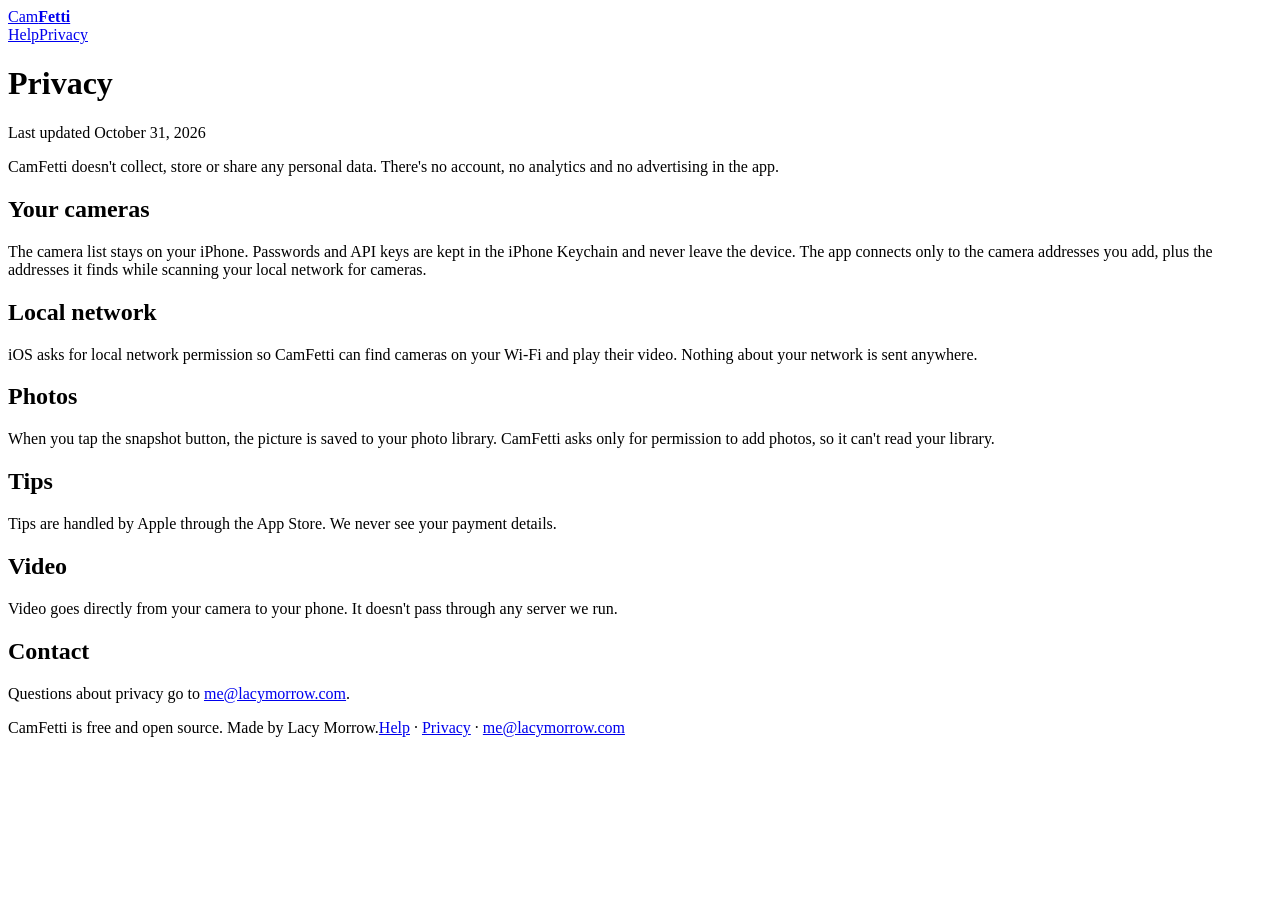
==== site/privacy.html @ 53a3dd2c "feat: CamFetti, an iPhone viewer for Thingino, ONVIF and RTSP cameras" ====
<!doctype html><html lang="en"><head><meta charset="utf-8"><meta name="viewport" content="width=device-width, initial-scale=1"><link rel="icon" href="/favicon.png"><link rel="apple-touch-icon" href="/apple-touch-icon.png"><link rel="stylesheet" href="/style.css"><title>CamFetti Privacy</title><meta name="description" content="CamFetti collects no data."></head><body>
<header class="top wrap"><a class="brand" href="/"><img src="/icon.png" alt=""><span>Cam<b>Fetti</b></span></a><nav><a href="/support">Help</a><a href="/privacy">Privacy</a></nav></header>
<main class="wrap doc">
<h1>Privacy</h1>
<p class="muted">Last updated October 31, 2026</p>
<p>CamFetti doesn't collect, store or share any personal data. There's no account, no analytics and no advertising in the app.</p>
<h2>Your cameras</h2>
<p>The camera list stays on your iPhone. Passwords and API keys are kept in the iPhone Keychain and never leave the device. The app connects only to the camera addresses you add, plus the addresses it finds while scanning your local network for cameras.</p>
<h2>Local network</h2>
<p>iOS asks for local network permission so CamFetti can find cameras on your Wi-Fi and play their video. Nothing about your network is sent anywhere.</p>
<h2>Photos</h2>
<p>When you tap the snapshot button, the picture is saved to your photo library. CamFetti asks only for permission to add photos, so it can't read your library.</p>
<h2>Tips</h2>
<p>Tips are handled by Apple through the App Store. We never see your payment details.</p>
<h2>Video</h2>
<p>Video goes directly from your camera to your phone. It doesn't pass through any server we run.</p>
<h2>Contact</h2>
<p>Questions about privacy go to <a href="mailto:me@lacymorrow.com">me@lacymorrow.com</a>.</p>
</main>
<footer class="wrap"><span>CamFetti is free and open source. Made by Lacy Morrow.</span><span><a href="/support">Help</a> · <a href="/privacy">Privacy</a> · <a href="mailto:me@lacymorrow.com">me@lacymorrow.com</a></span></footer>
</body></html>
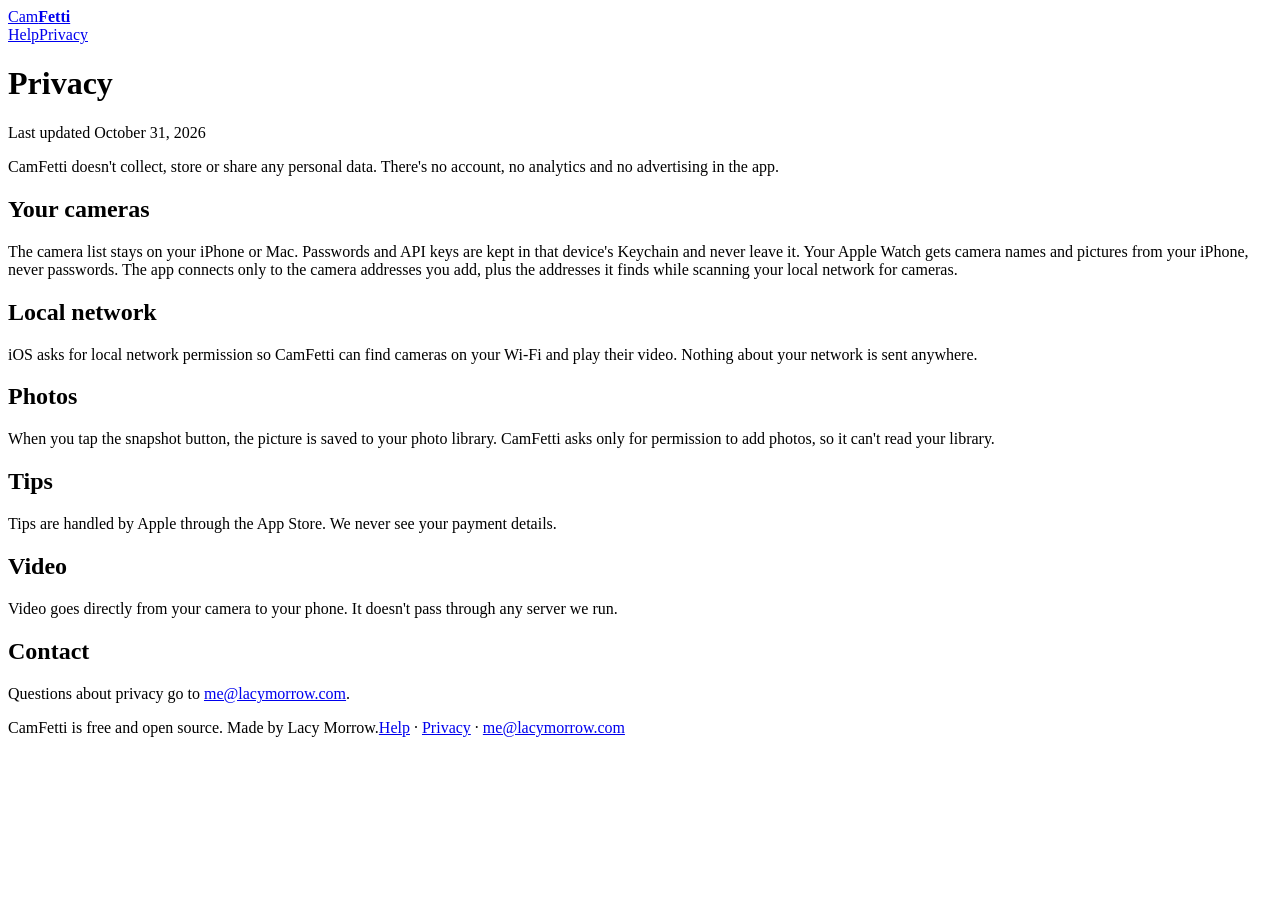
==== commit 839af325: "site: iPhone, Apple Watch and Mac; drop the Away promise; privacy covers Mac and Watch Claude-Sessio" ====
--- a/site/privacy.html
+++ b/site/privacy.html
@@ -5,7 +5,7 @@
 <p class="muted">Last updated October 31, 2026</p>
 <p>CamFetti doesn't collect, store or share any personal data. There's no account, no analytics and no advertising in the app.</p>
 <h2>Your cameras</h2>
-<p>The camera list stays on your iPhone. Passwords and API keys are kept in the iPhone Keychain and never leave the device. The app connects only to the camera addresses you add, plus the addresses it finds while scanning your local network for cameras.</p>
+<p>The camera list stays on your iPhone or Mac. Passwords and API keys are kept in that device's Keychain and never leave it. Your Apple Watch gets camera names and pictures from your iPhone, never passwords. The app connects only to the camera addresses you add, plus the addresses it finds while scanning your local network for cameras.</p>
 <h2>Local network</h2>
 <p>iOS asks for local network permission so CamFetti can find cameras on your Wi-Fi and play their video. Nothing about your network is sent anywhere.</p>
 <h2>Photos</h2>
